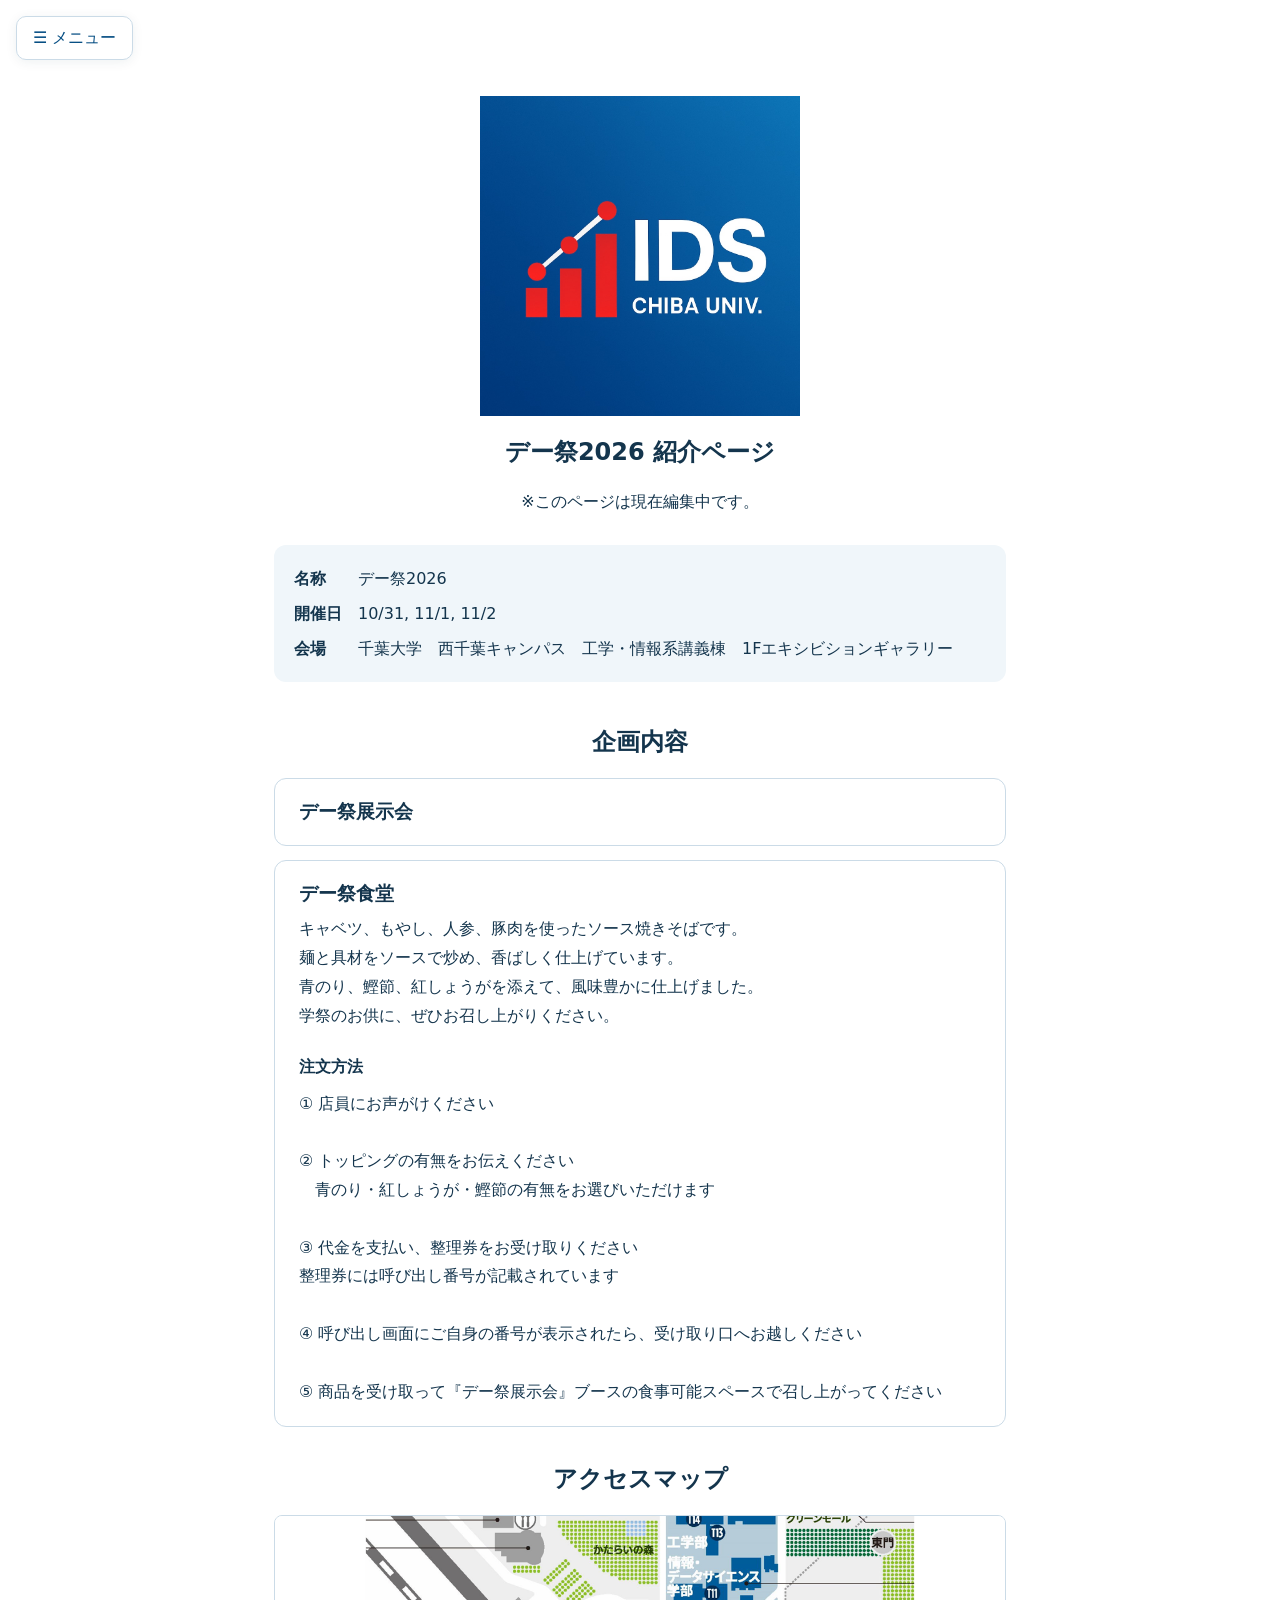
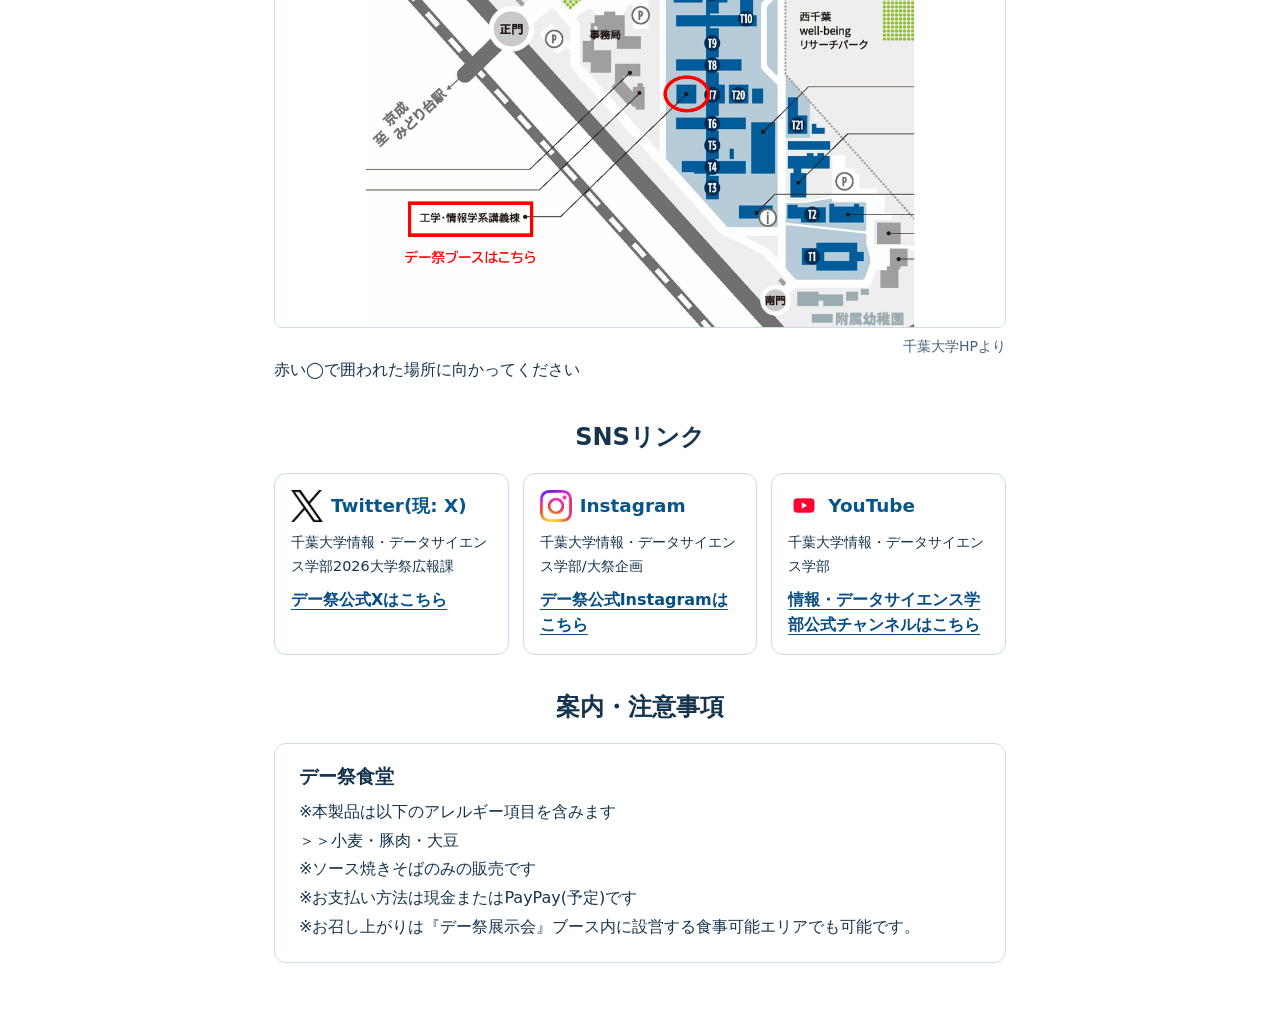
==== index.html @ 97eff983 "Publish food details and center map viewer across screen sizes" ====
<!DOCTYPE html>
<html lang="ja">
<head>
  <meta charset="UTF-8">
  <meta name="viewport" content="width=device-width, initial-scale=1.0">
  <title>デー祭2026 紹介ページ</title>
  <link rel="stylesheet" href="./styles/main.css?v=center1">
  <script defer src="./content/title.js?v=center1"></script>
  <script defer src="./content/tabs.js?v=center1"></script>
  <script defer src="./content/access.js?v=center1"></script>
  <script defer src="./content/links.js?v=center1"></script>
  <script defer src="./content/projects.js?v=center1"></script>
  <script defer src="./content/notices.js?v=center1"></script>
  <script defer src="./scripts/main.js?v=center1"></script>
</head>
<body>
  <main id="page">
    <noscript>このページを表示するには、ブラウザーのJavaScriptを有効にしてください。</noscript>
  </main>
</body>
</html>
---- styles/main.css ----
* { box-sizing: border-box; }
body { margin: 0; background: #fff; color: #14354d; font-family: system-ui, -apple-system, "Segoe UI", sans-serif; }
main { min-height: 100vh; min-height: 100svh; max-width: 780px; margin: auto; padding: 48px 24px; display: flex; flex-direction: column; align-items: center; gap: 36px; }
.page-header { width: 100%; display: grid; justify-items: center; gap: 20px; text-align: center; }
.logo { display: block; width: min(320px, 100%); height: auto; }
.section { width: 100%; scroll-margin-top: 24px; }
h1, h2 { margin: 0; font-size: 1.5rem; text-align: center; }
h2 { margin-bottom: 20px; }
h3, p { margin: 0; }
.card-list { display: grid; gap: 14px; }
.social-link, .card { display: grid; gap: 8px; padding: 20px 24px; border: 1px solid #cbdbe7; border-radius: 12px; color: inherit; text-decoration: none; overflow-wrap: anywhere; }
.social-link:hover, .sidebar-links a:hover { background: #f0f6fa; border-color: #07558e; }
a:focus-visible, button:focus-visible { outline: 3px solid #07558e; outline-offset: 4px; }
.platform { color: #07558e; font-size: 1.15rem; font-weight: 700; }
.account { font-size: .9rem; line-height: 1.7; }
.link-label { color: #064e83; font-weight: 600; line-height: 1.6; text-decoration: underline; text-underline-offset: 4px; }
.multiline { white-space: pre-line; line-height: 1.8; overflow-wrap: anywhere; }
.project-image { display: block; width: 100%; height: auto; }
dl { margin: 8px 0; display: grid; grid-template-columns: auto 1fr; gap: 8px 16px; line-height: 1.7; }
dt { font-weight: 600; }
dd { margin: 0; white-space: pre-line; }
.visually-hidden { position: absolute; width: 1px; height: 1px; padding: 0; margin: -1px; overflow: hidden; clip-path: inset(50%); white-space: nowrap; border: 0; }
@media (max-width: 480px) { main { padding: 32px 20px; gap: 28px; } .logo { width: min(240px, 100%); } .social-link, .card { padding: 18px; } dl { grid-template-columns: 1fr; gap: 4px; } dd { margin-bottom: 8px; } }

/* サイドバー：PC・スマートフォンとも左上のボタンで開閉 */
main.has-sidebar { padding-top: 96px; }
button { font: inherit; cursor: pointer; }
.menu-toggle { position: fixed; top: 16px; left: 16px; z-index: 10; min-height: 44px; padding: 10px 16px; border: 1px solid #cbdbe7; border-radius: 10px; background: #fff; color: #064e83; box-shadow: 0 2px 12px #14354d12; }
.sidebar { position: fixed; inset: 0 auto 0 0; margin: 0; width: min(320px, 88vw); max-width: none; height: 100%; height: 100dvh; max-height: none; padding: 24px 20px; border: 0; background: #fff; color: #14354d; overflow-y: auto; overscroll-behavior: contain; box-shadow: 8px 0 32px #0002; }
.sidebar::backdrop { background: #102c4566; }
.sidebar-header { display: flex; align-items: center; justify-content: space-between; gap: 12px; margin-bottom: 28px; }
.sidebar-header h2 { font-size: 1.25rem; margin: 0; }
.menu-close { min-height: 44px; padding: 8px 12px; color: #064e83; background: #f0f6fa; border: 1px solid #cbdbe7; border-radius: 8px; }
.sidebar-links { display: grid; gap: 12px; }
.sidebar-links a { display: block; padding: 14px 16px; border: 1px solid #cbdbe7; border-radius: 10px; color: #064e83; text-decoration: none; overflow-wrap: anywhere; }
body.sidebar-open { overflow: hidden; }

.event-details { width: 100%; padding: 20px; background: #f0f6fa; border-radius: 12px; text-align: left; overflow-wrap: anywhere; }
.access-map { margin: 0; }
.map-image { display: block; width: 100%; height: auto; border: 1px solid #cbdbe7; border-radius: 8px; }
.map-credit { margin-top: 10px; font-size: .875rem; color: #456176; text-align: right; }
.platform { display: flex; align-items: center; gap: 12px; }
.social-icon { width: 32px; height: 32px; object-fit: contain; flex: 0 0 32px; }

/* マップ全体を中央に置き、SNSは画面幅によらず3列で表示 */
.access-map { width: 100%; margin-inline: auto; }
.access-map > a { display: block; width: 100%; margin-inline: auto; }
.map-image { max-width: 100%; margin-inline: auto; object-fit: contain; }
.social-grid { grid-template-columns: repeat(3, minmax(0, 1fr)); }
.social-grid .social-link { min-width: 0; align-content: start; padding: 16px; }
.social-grid .platform { flex-wrap: wrap; gap: 8px; }
.subheading { margin: 18px 0 4px; font-size: 1rem; }
@media (max-width: 480px) {
  .social-grid { gap: 8px; }
  .social-grid .social-link { padding: 10px 8px; }
  .social-grid .platform { font-size: .85rem; }
  .social-grid .account, .social-grid .link-label { font-size: .75rem; }
}
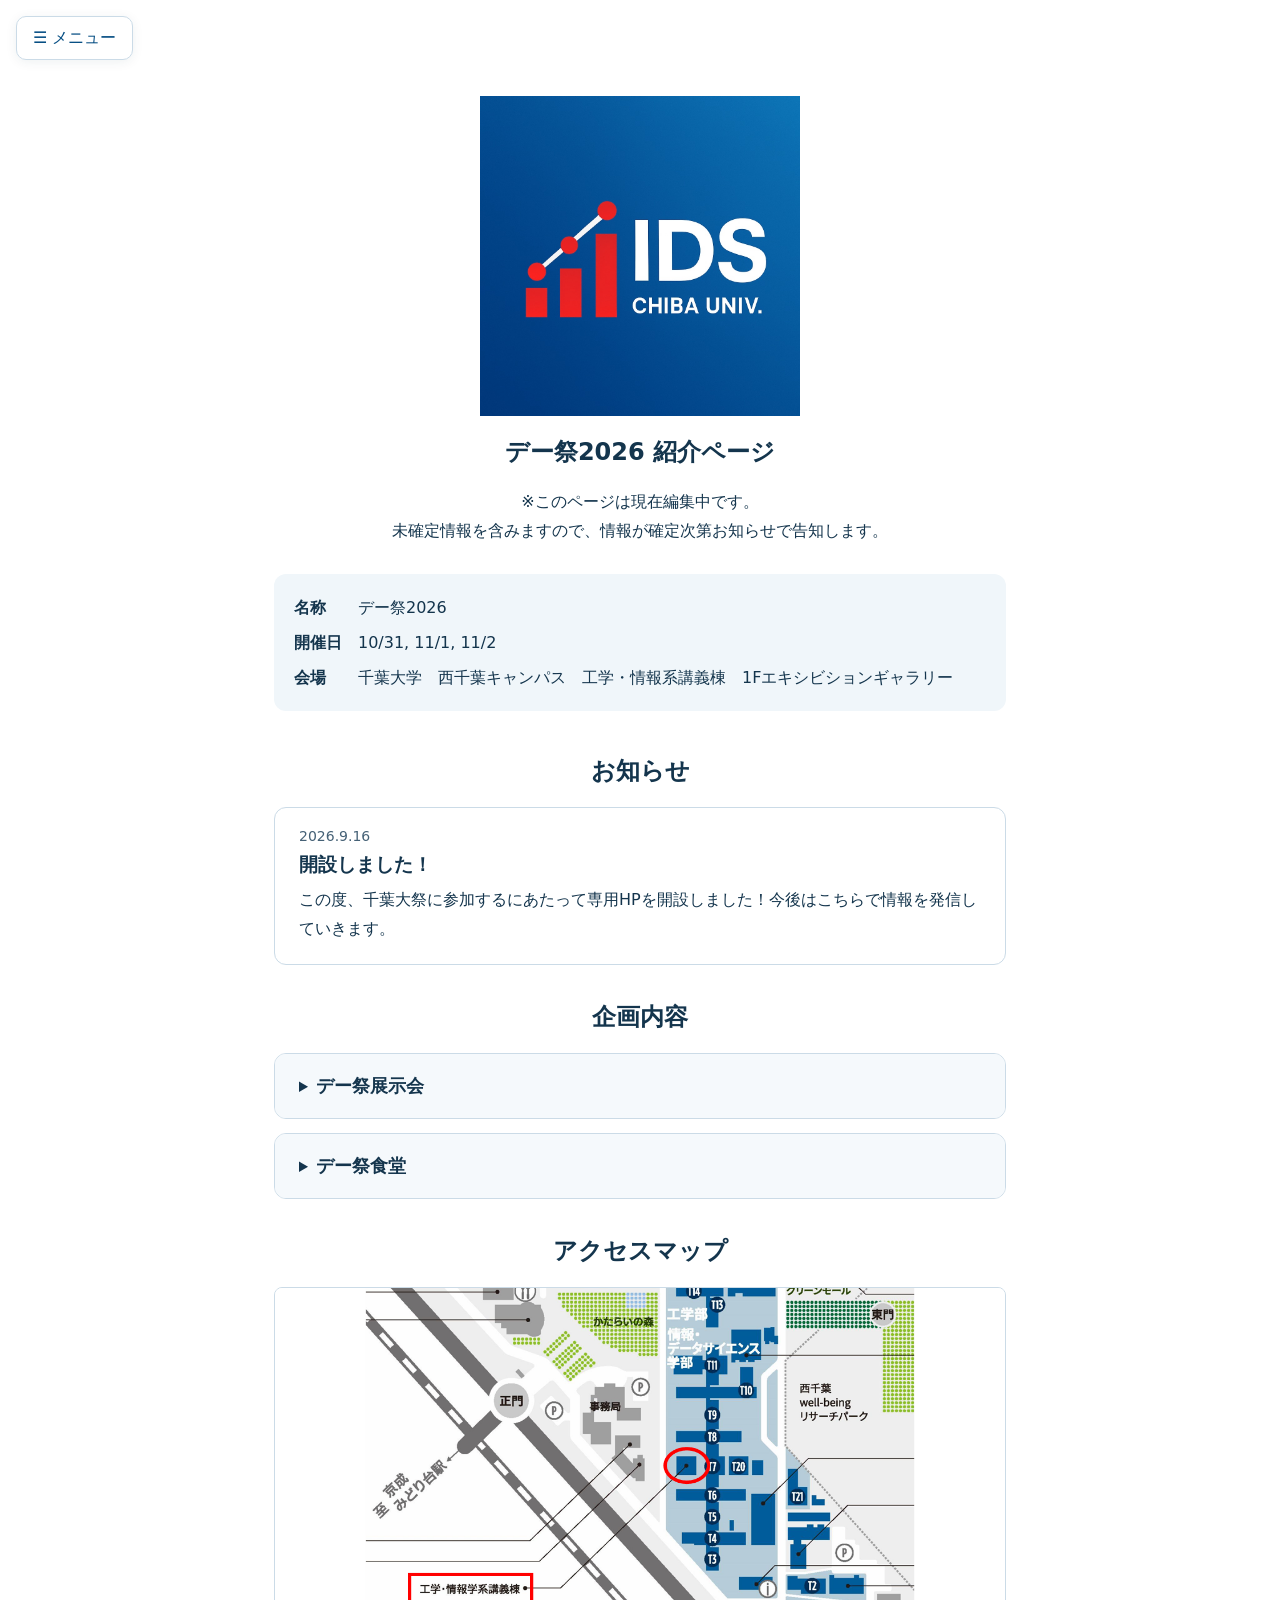
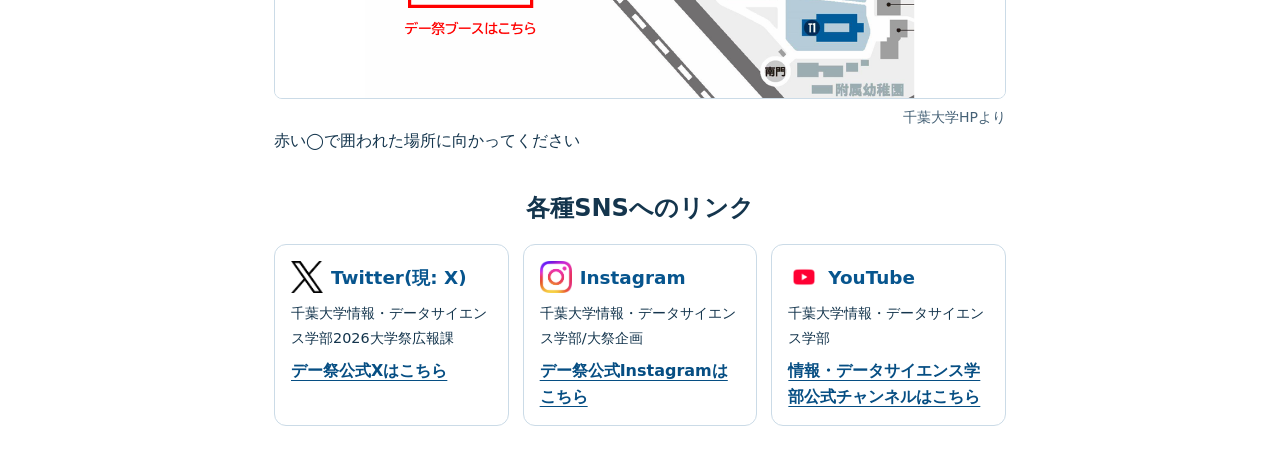
==== commit a902033e: "Add opening announcement and collapsible project details from publication notes" ====
--- a/index.html
+++ b/index.html
@@ -4,14 +4,15 @@
   <meta charset="UTF-8">
   <meta name="viewport" content="width=device-width, initial-scale=1.0">
   <title>デー祭2026 紹介ページ</title>
-  <link rel="stylesheet" href="./styles/main.css?v=center1">
-  <script defer src="./content/title.js?v=center1"></script>
-  <script defer src="./content/tabs.js?v=center1"></script>
-  <script defer src="./content/access.js?v=center1"></script>
-  <script defer src="./content/links.js?v=center1"></script>
-  <script defer src="./content/projects.js?v=center1"></script>
-  <script defer src="./content/notices.js?v=center1"></script>
-  <script defer src="./scripts/main.js?v=center1"></script>
+  <link rel="stylesheet" href="./styles/main.css?v=news1">
+  <script defer src="./content/title.js?v=news1"></script>
+  <script defer src="./content/tabs.js?v=news1"></script>
+  <script defer src="./content/access.js?v=news1"></script>
+  <script defer src="./content/links.js?v=news1"></script>
+  <script defer src="./content/news.js?v=news1"></script>
+  <script defer src="./content/projects.js?v=news1"></script>
+  <script defer src="./content/notices.js?v=news1"></script>
+  <script defer src="./scripts/main.js?v=news1"></script>
 </head>
 <body>
   <main id="page">
--- a/styles/main.css
+++ b/styles/main.css
@@ -56,3 +56,13 @@
   .social-grid .platform { font-size: .85rem; }
   .social-grid .account, .social-grid .link-label { font-size: .75rem; }
 }
+
+.news-date { color: #456176; font-size: .875rem; }
+.project-disclosure { border: 1px solid #cbdbe7; border-radius: 12px; overflow: hidden; }
+.project-disclosure summary { padding: 20px 24px; cursor: pointer; color: #14354d; background: #f5f9fc; }
+.project-disclosure summary h3 { display: inline; font-size: 1.1rem; }
+.project-disclosure summary:focus-visible { outline: 3px solid #07558e; outline-offset: -3px; }
+.project-disclosure[open] summary { border-bottom: 1px solid #cbdbe7; }
+.project-body { display: grid; gap: 12px; min-width: 0; }
+.project-disclosure .project-body { padding: 20px 24px; }
+@media (max-width: 480px) { .project-disclosure summary, .project-disclosure .project-body { padding: 18px; } }
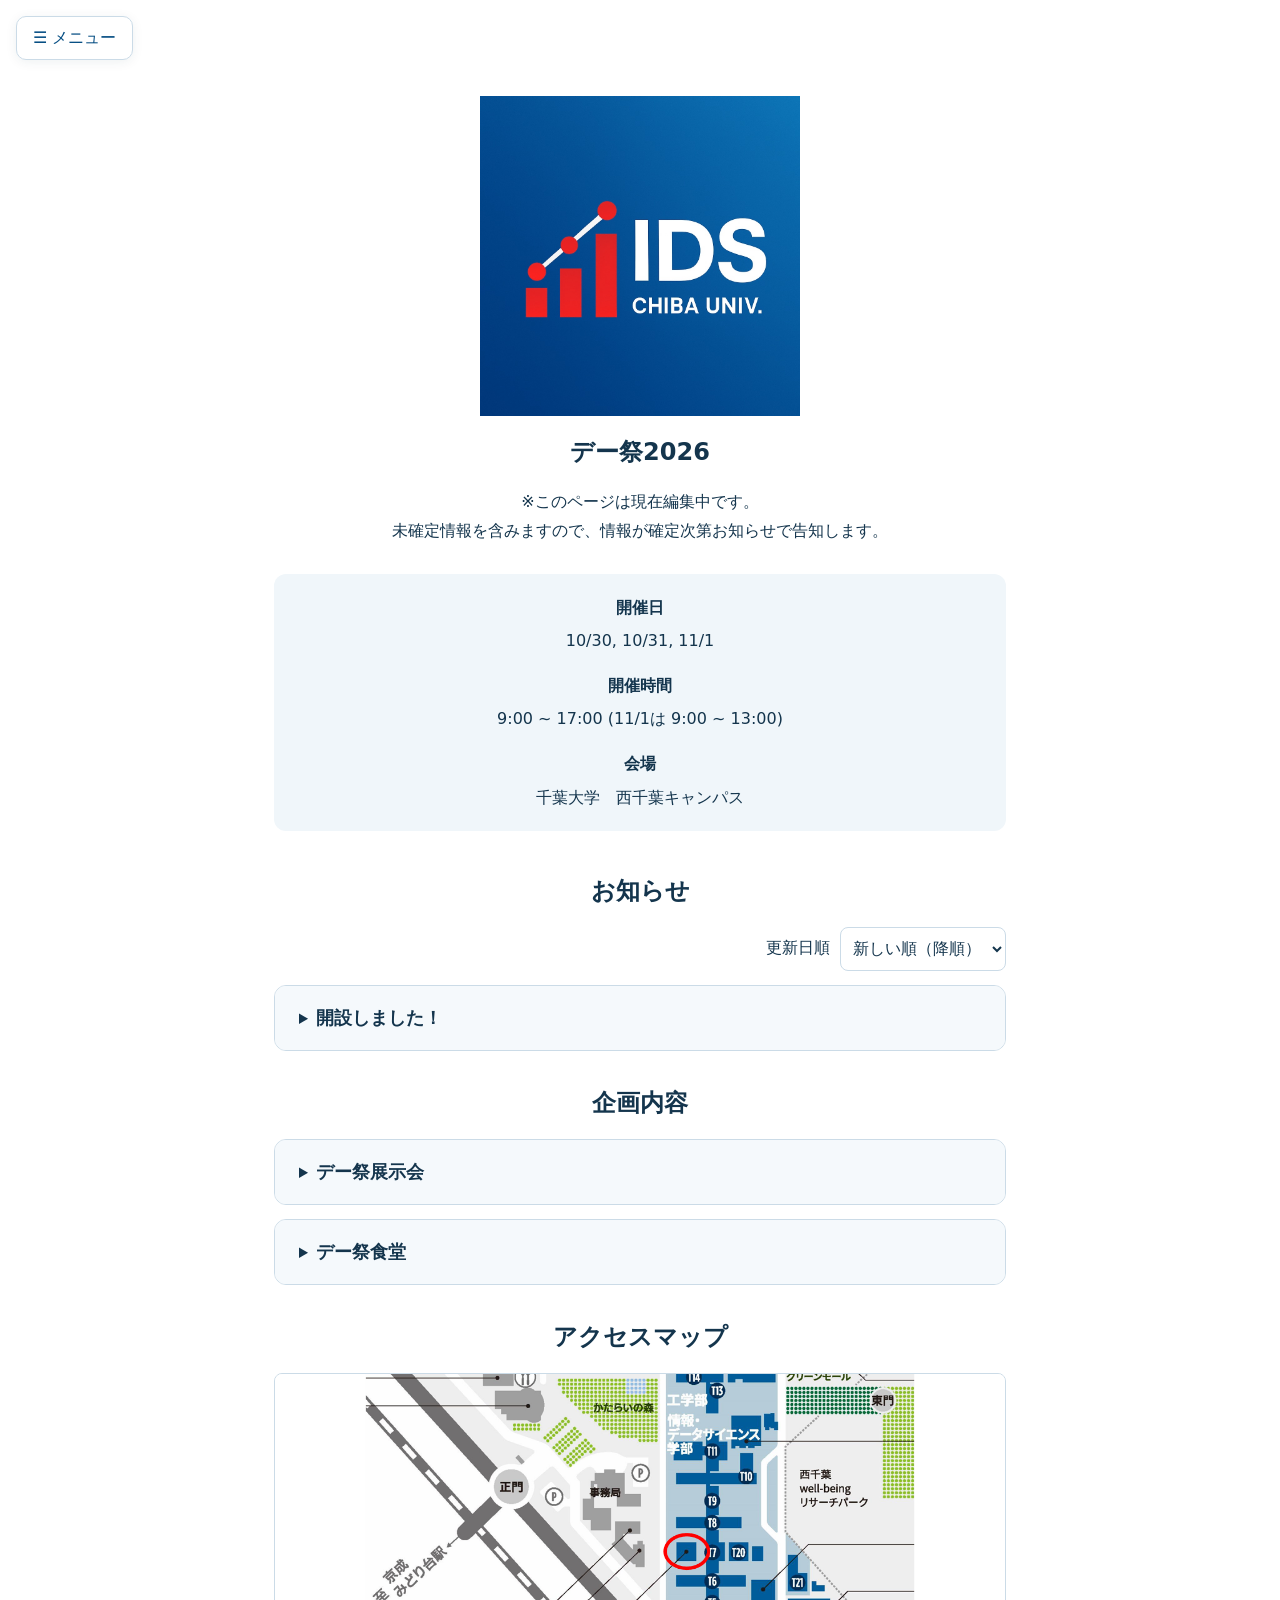
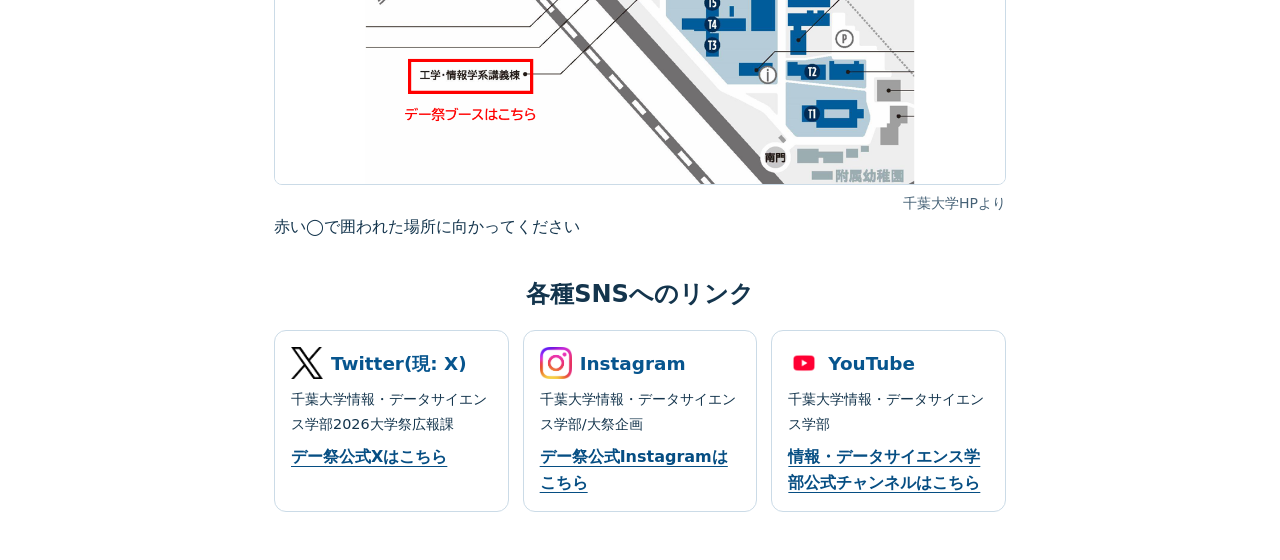
==== commit 9b1b2125: "Update festival schedule and exhibits; add sortable expandable news" ====
--- a/index.html
+++ b/index.html
@@ -3,16 +3,16 @@
 <head>
   <meta charset="UTF-8">
   <meta name="viewport" content="width=device-width, initial-scale=1.0">
-  <title>デー祭2026 紹介ページ</title>
-  <link rel="stylesheet" href="./styles/main.css?v=news1">
-  <script defer src="./content/title.js?v=news1"></script>
-  <script defer src="./content/tabs.js?v=news1"></script>
-  <script defer src="./content/access.js?v=news1"></script>
-  <script defer src="./content/links.js?v=news1"></script>
-  <script defer src="./content/news.js?v=news1"></script>
-  <script defer src="./content/projects.js?v=news1"></script>
-  <script defer src="./content/notices.js?v=news1"></script>
-  <script defer src="./scripts/main.js?v=news1"></script>
+  <title>デー祭2026</title>
+  <link rel="stylesheet" href="./styles/main.css?v=sep17a">
+  <script defer src="./content/title.js?v=sep17a"></script>
+  <script defer src="./content/tabs.js?v=sep17a"></script>
+  <script defer src="./content/access.js?v=sep17a"></script>
+  <script defer src="./content/links.js?v=sep17a"></script>
+  <script defer src="./content/news.js?v=sep17a"></script>
+  <script defer src="./content/projects.js?v=sep17a"></script>
+  <script defer src="./content/notices.js?v=sep17a"></script>
+  <script defer src="./scripts/main.js?v=sep17a"></script>
 </head>
 <body>
   <main id="page">
--- a/styles/main.css
+++ b/styles/main.css
@@ -66,3 +66,11 @@
 .project-body { display: grid; gap: 12px; min-width: 0; }
 .project-disclosure .project-body { padding: 20px 24px; }
 @media (max-width: 480px) { .project-disclosure summary, .project-disclosure .project-body { padding: 18px; } }
+
+.event-details { display: flex; flex-direction: column; align-items: center; text-align: center; gap: 6px; }
+.event-details dt:not(:first-child) { margin-top: 12px; }
+.event-details dd { width: 100%; margin: 0; }
+.news-controls { display: flex; align-items: center; justify-content: flex-end; gap: 10px; margin-bottom: 14px; flex-wrap: wrap; }
+.news-controls select { font: inherit; min-height: 44px; padding: 8px; background: white; color: #14354d; border: 1px solid #cbdbe7; border-radius: 8px; max-width: 100%; }
+.news-controls select:focus-visible { outline: 3px solid #07558e; outline-offset: 3px; }
+.exhibit-list { display: grid; gap: 12px; }
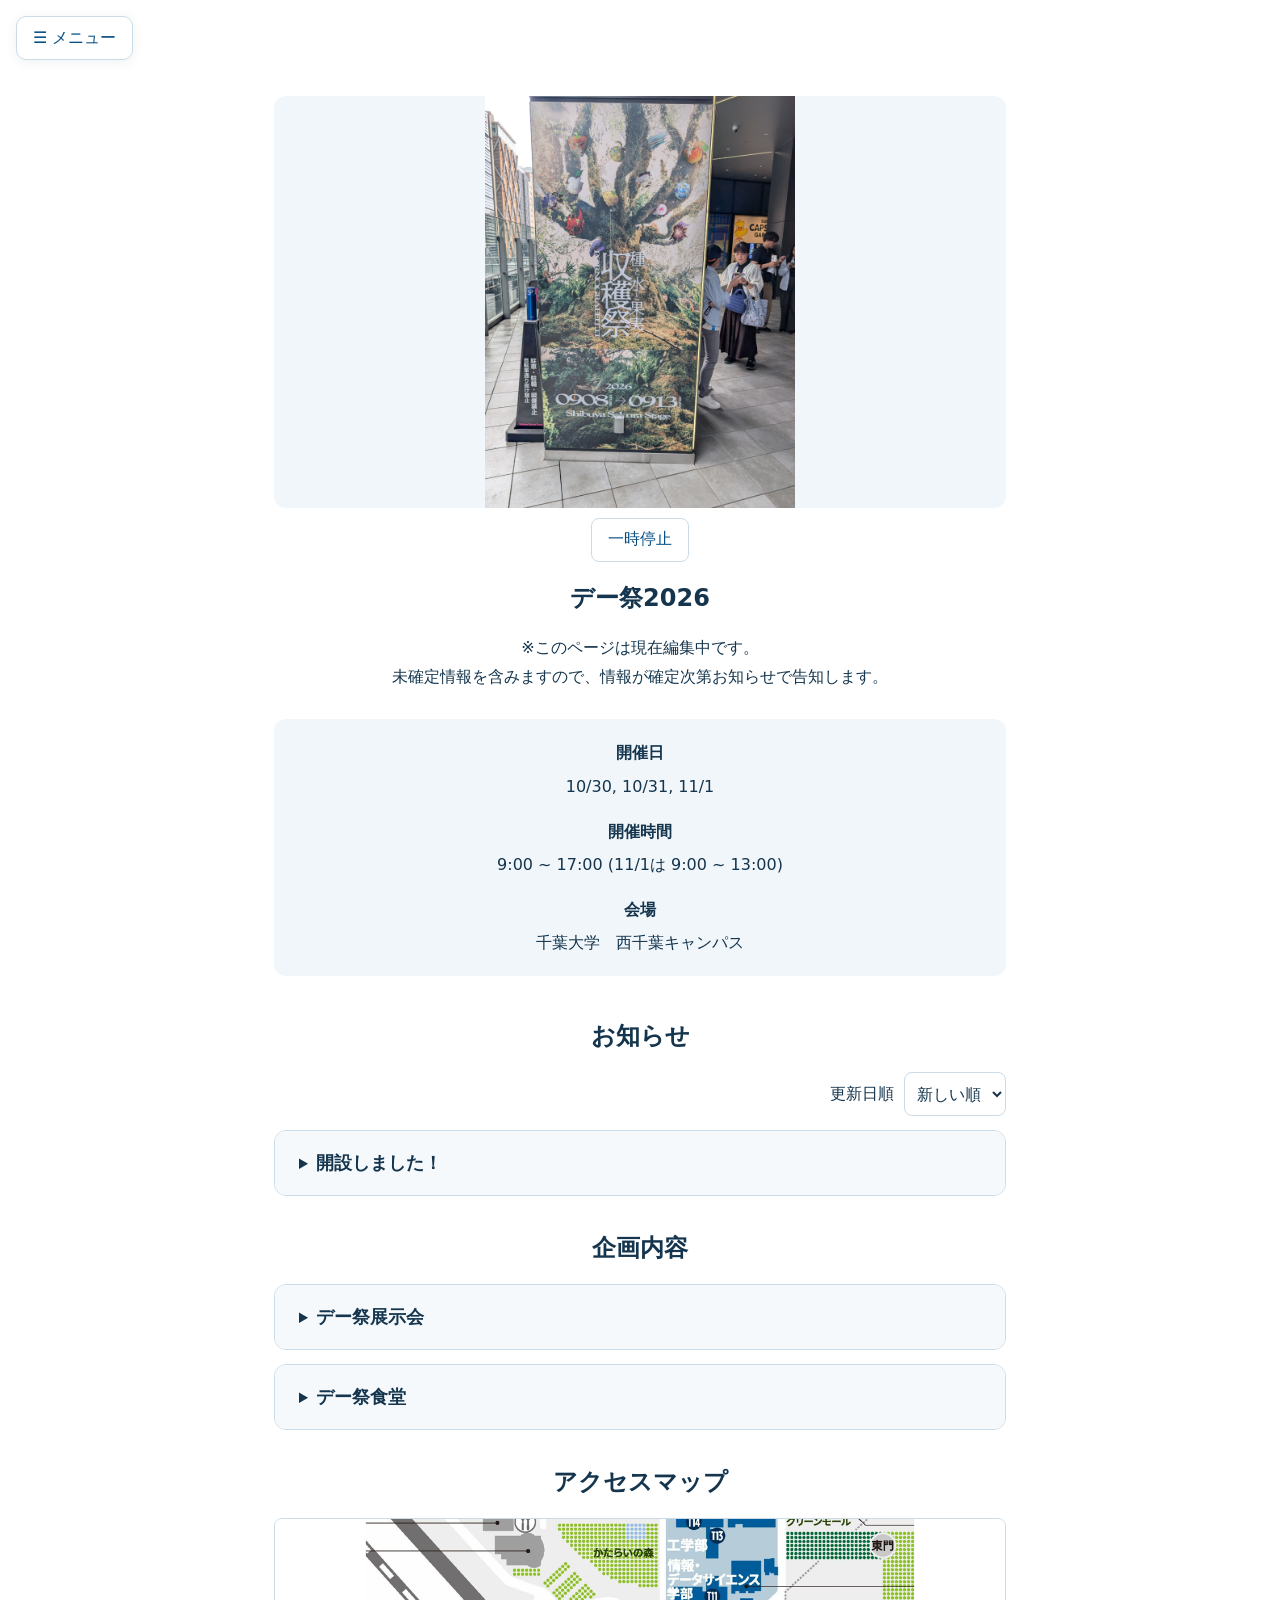
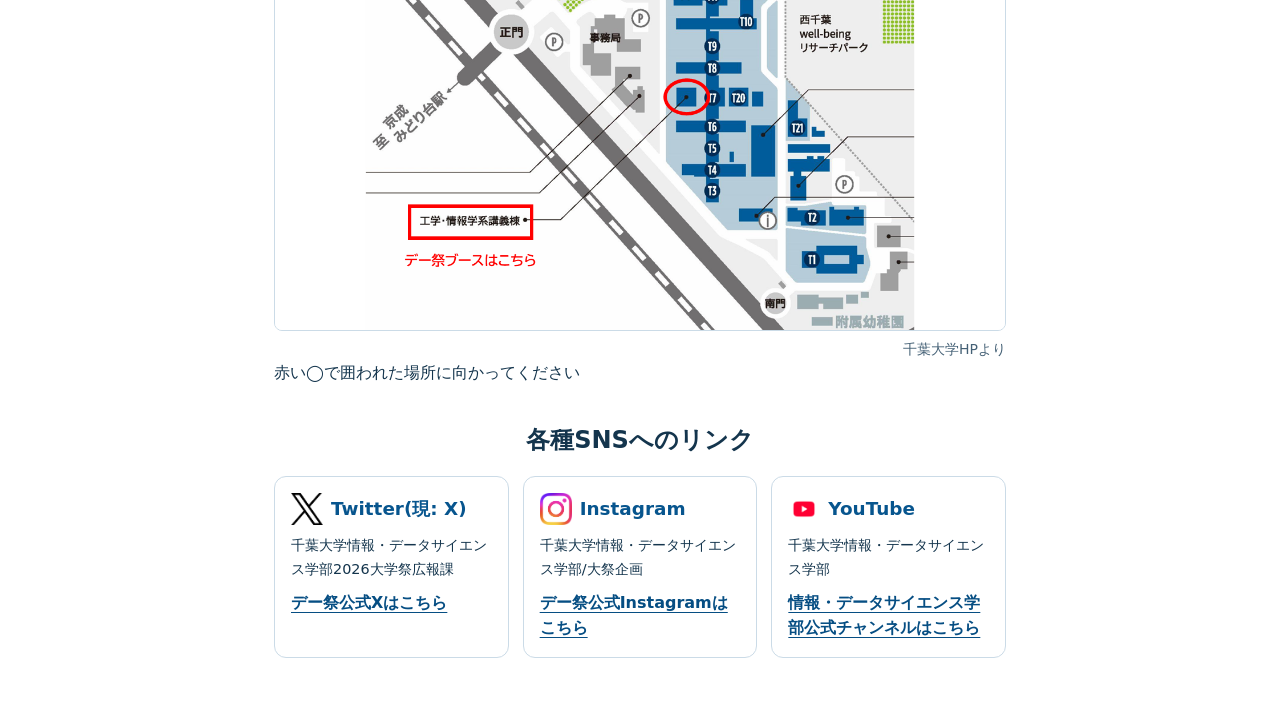
==== commit 72b4b146: "Reflect manuscript: add header photo slideshow and simplify news sort labels" ====
--- a/index.html
+++ b/index.html
@@ -4,15 +4,17 @@
   <meta charset="UTF-8">
   <meta name="viewport" content="width=device-width, initial-scale=1.0">
   <title>デー祭2026</title>
-  <link rel="stylesheet" href="./styles/main.css?v=sep17a">
-  <script defer src="./content/title.js?v=sep17a"></script>
-  <script defer src="./content/tabs.js?v=sep17a"></script>
-  <script defer src="./content/access.js?v=sep17a"></script>
-  <script defer src="./content/links.js?v=sep17a"></script>
-  <script defer src="./content/news.js?v=sep17a"></script>
-  <script defer src="./content/projects.js?v=sep17a"></script>
-  <script defer src="./content/notices.js?v=sep17a"></script>
-  <script defer src="./scripts/main.js?v=sep17a"></script>
+  <link rel="stylesheet" href="./styles/main.css?v=sep17b">
+  <script defer src="./content/title.js?v=sep17b"></script>
+  <script defer src="./content/tabs.js?v=sep17b"></script>
+  <script defer src="./content/access.js?v=sep17b"></script>
+  <script defer src="./content/links.js?v=sep17b"></script>
+  <script defer src="./content/news.js?v=sep17b"></script>
+  <script defer src="./content/projects.js?v=sep17b"></script>
+  <script defer src="./content/notices.js?v=sep17b"></script>
+  <script defer src="./content/slideshow.js?v=sep17b"></script>
+  <script defer src="./scripts/slideshow.js?v=sep17b"></script>
+  <script defer src="./scripts/main.js?v=sep17b"></script>
 </head>
 <body>
   <main id="page">
--- a/styles/main.css
+++ b/styles/main.css
@@ -74,3 +74,11 @@
 .news-controls select { font: inherit; min-height: 44px; padding: 8px; background: white; color: #14354d; border: 1px solid #cbdbe7; border-radius: 8px; max-width: 100%; }
 .news-controls select:focus-visible { outline: 3px solid #07558e; outline-offset: 3px; }
 .exhibit-list { display: grid; gap: 12px; }
+
+/* 写真全体が見える中央配置。縦横比が違う画像でもページが跳ねません。 */
+.slideshow { width: 100%; display: grid; justify-items: center; gap: 10px; }
+.slideshow-stage { width: 100%; aspect-ratio: 16 / 9; position: relative; overflow: hidden; background: #f0f6fa; border-radius: 12px; }
+.slideshow-image { position: absolute; inset: 0; width: 100%; height: 100%; object-fit: contain; opacity: 0; transition: opacity var(--slide-transition, 1000ms) linear; }
+.slideshow-image.is-active { opacity: 1; }
+.slideshow-toggle { min-height: 44px; padding: 8px 16px; border: 1px solid #cbdbe7; border-radius: 8px; background: #fff; color: #064e83; }
+@media (prefers-reduced-motion: reduce) { .slideshow-image { transition: none; } }
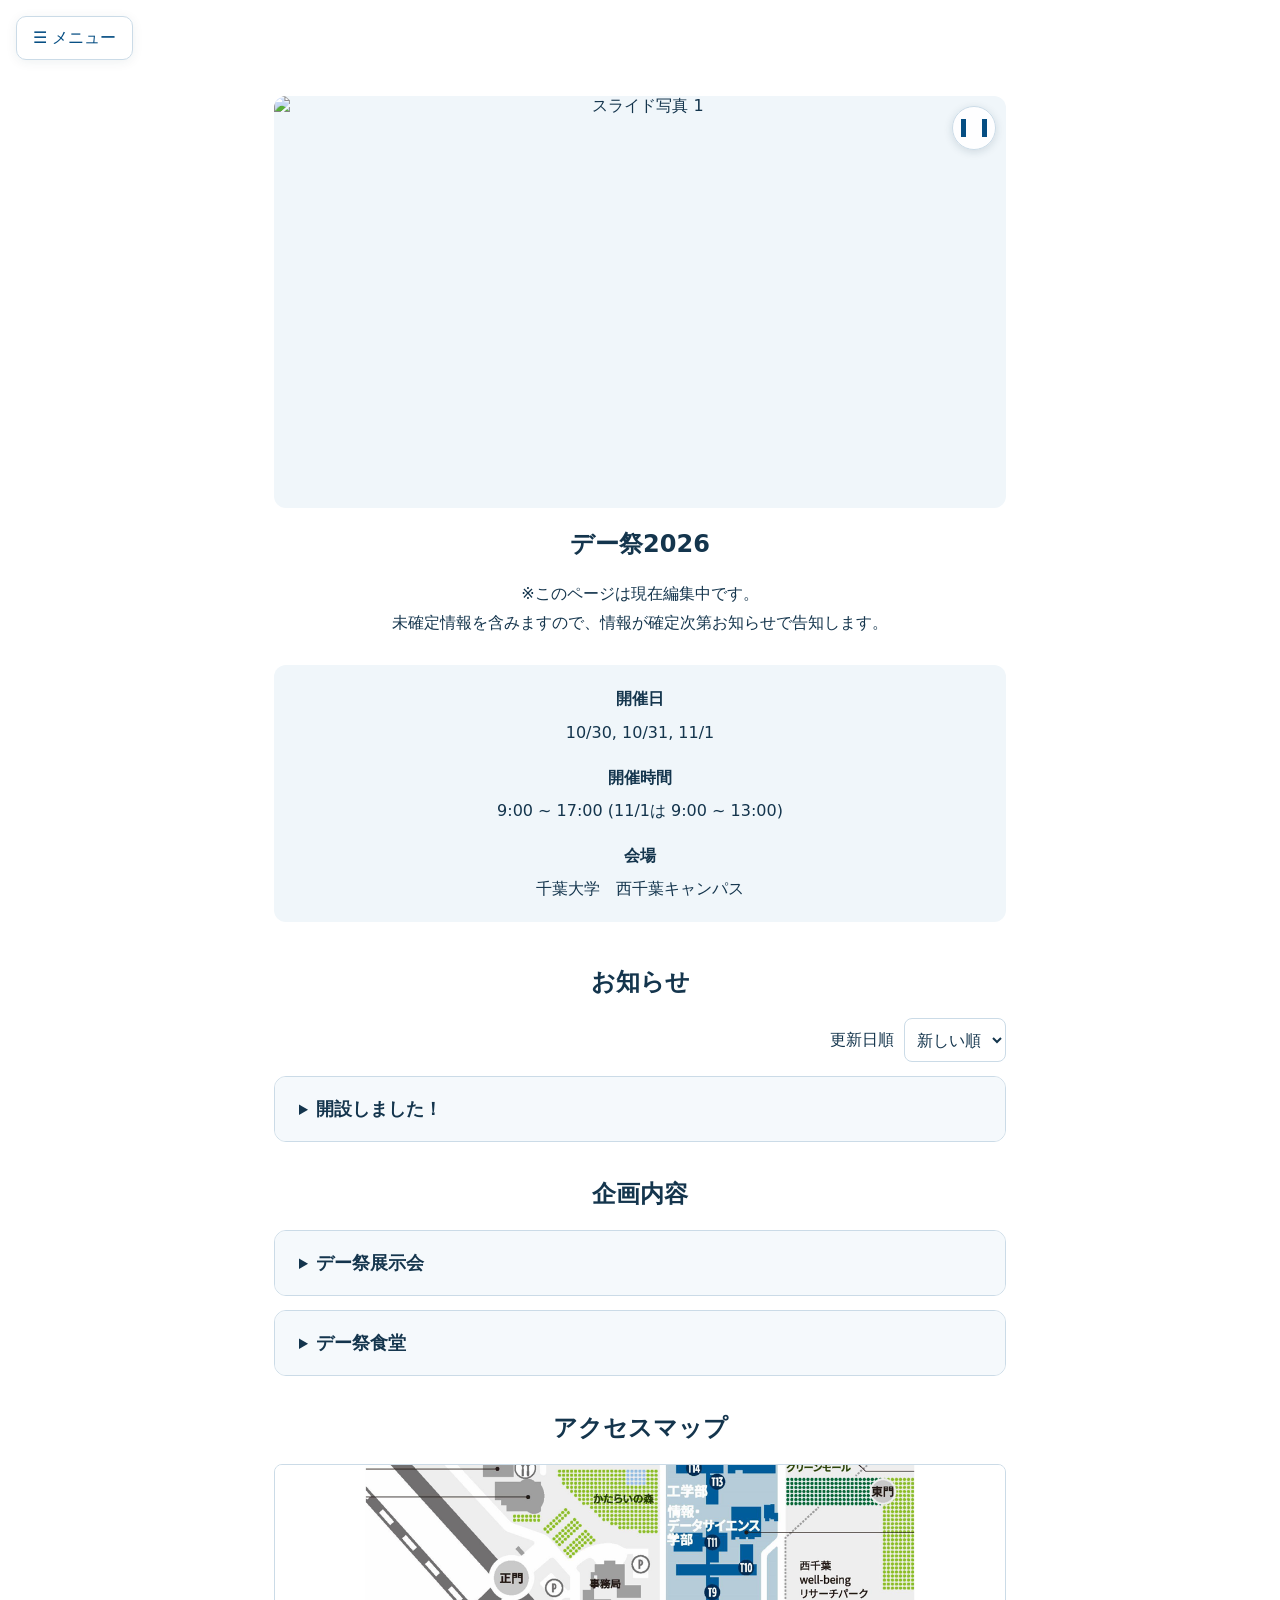
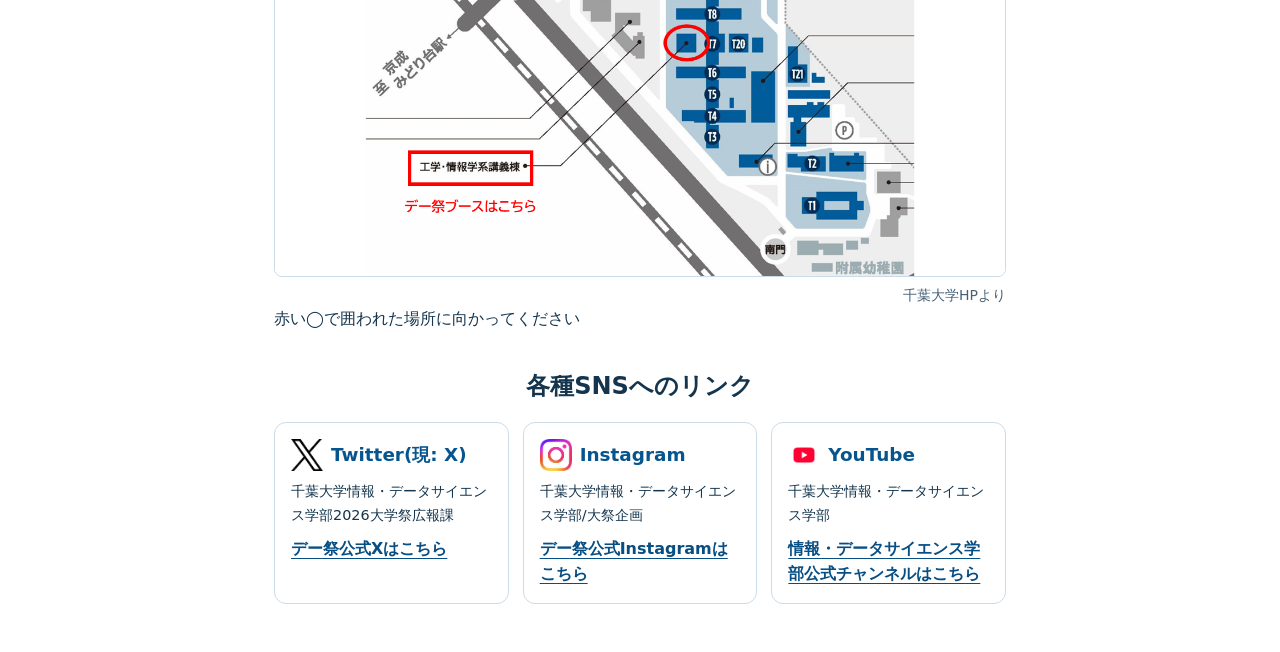
==== commit eb00751c: "Move slideshow pause/play icon inside top-right corner" ====
--- a/index.html
+++ b/index.html
@@ -4,17 +4,17 @@
   <meta charset="UTF-8">
   <meta name="viewport" content="width=device-width, initial-scale=1.0">
   <title>デー祭2026</title>
-  <link rel="stylesheet" href="./styles/main.css?v=sep17b">
-  <script defer src="./content/title.js?v=sep17b"></script>
-  <script defer src="./content/tabs.js?v=sep17b"></script>
-  <script defer src="./content/access.js?v=sep17b"></script>
-  <script defer src="./content/links.js?v=sep17b"></script>
-  <script defer src="./content/news.js?v=sep17b"></script>
-  <script defer src="./content/projects.js?v=sep17b"></script>
-  <script defer src="./content/notices.js?v=sep17b"></script>
-  <script defer src="./content/slideshow.js?v=sep17b"></script>
-  <script defer src="./scripts/slideshow.js?v=sep17b"></script>
-  <script defer src="./scripts/main.js?v=sep17b"></script>
+  <link rel="stylesheet" href="./styles/main.css?v=sep17c">
+  <script defer src="./content/title.js?v=sep17c"></script>
+  <script defer src="./content/tabs.js?v=sep17c"></script>
+  <script defer src="./content/access.js?v=sep17c"></script>
+  <script defer src="./content/links.js?v=sep17c"></script>
+  <script defer src="./content/news.js?v=sep17c"></script>
+  <script defer src="./content/projects.js?v=sep17c"></script>
+  <script defer src="./content/notices.js?v=sep17c"></script>
+  <script defer src="./content/slideshow.js?v=sep17c"></script>
+  <script defer src="./scripts/slideshow.js?v=sep17c"></script>
+  <script defer src="./scripts/main.js?v=sep17c"></script>
 </head>
 <body>
   <main id="page">
--- a/styles/main.css
+++ b/styles/main.css
@@ -80,5 +80,9 @@
 .slideshow-stage { width: 100%; aspect-ratio: 16 / 9; position: relative; overflow: hidden; background: #f0f6fa; border-radius: 12px; }
 .slideshow-image { position: absolute; inset: 0; width: 100%; height: 100%; object-fit: contain; opacity: 0; transition: opacity var(--slide-transition, 1000ms) linear; }
 .slideshow-image.is-active { opacity: 1; }
-.slideshow-toggle { min-height: 44px; padding: 8px 16px; border: 1px solid #cbdbe7; border-radius: 8px; background: #fff; color: #064e83; }
+.slideshow-toggle { position: absolute; top: 10px; right: 10px; z-index: 2; width: 44px; height: 44px; display: grid; place-items: center; padding: 0; border: 1px solid #cbdbe7; border-radius: 50%; background: #fffffff2; color: #064e83; box-shadow: 0 2px 8px #14354d26; }
+.slideshow-toggle::before { content: ""; width: 16px; height: 18px; border-left: 5px solid currentColor; border-right: 5px solid currentColor; }
+.slideshow-toggle[data-paused="true"]::before { width: 0; height: 0; margin-left: 4px; border-top: 10px solid transparent; border-bottom: 10px solid transparent; border-left: 16px solid currentColor; border-right: 0; }
+.slideshow-toggle:hover { background: #fff; }
+.slideshow-toggle:focus-visible { outline-offset: 2px; }
 @media (prefers-reduced-motion: reduce) { .slideshow-image { transition: none; } }
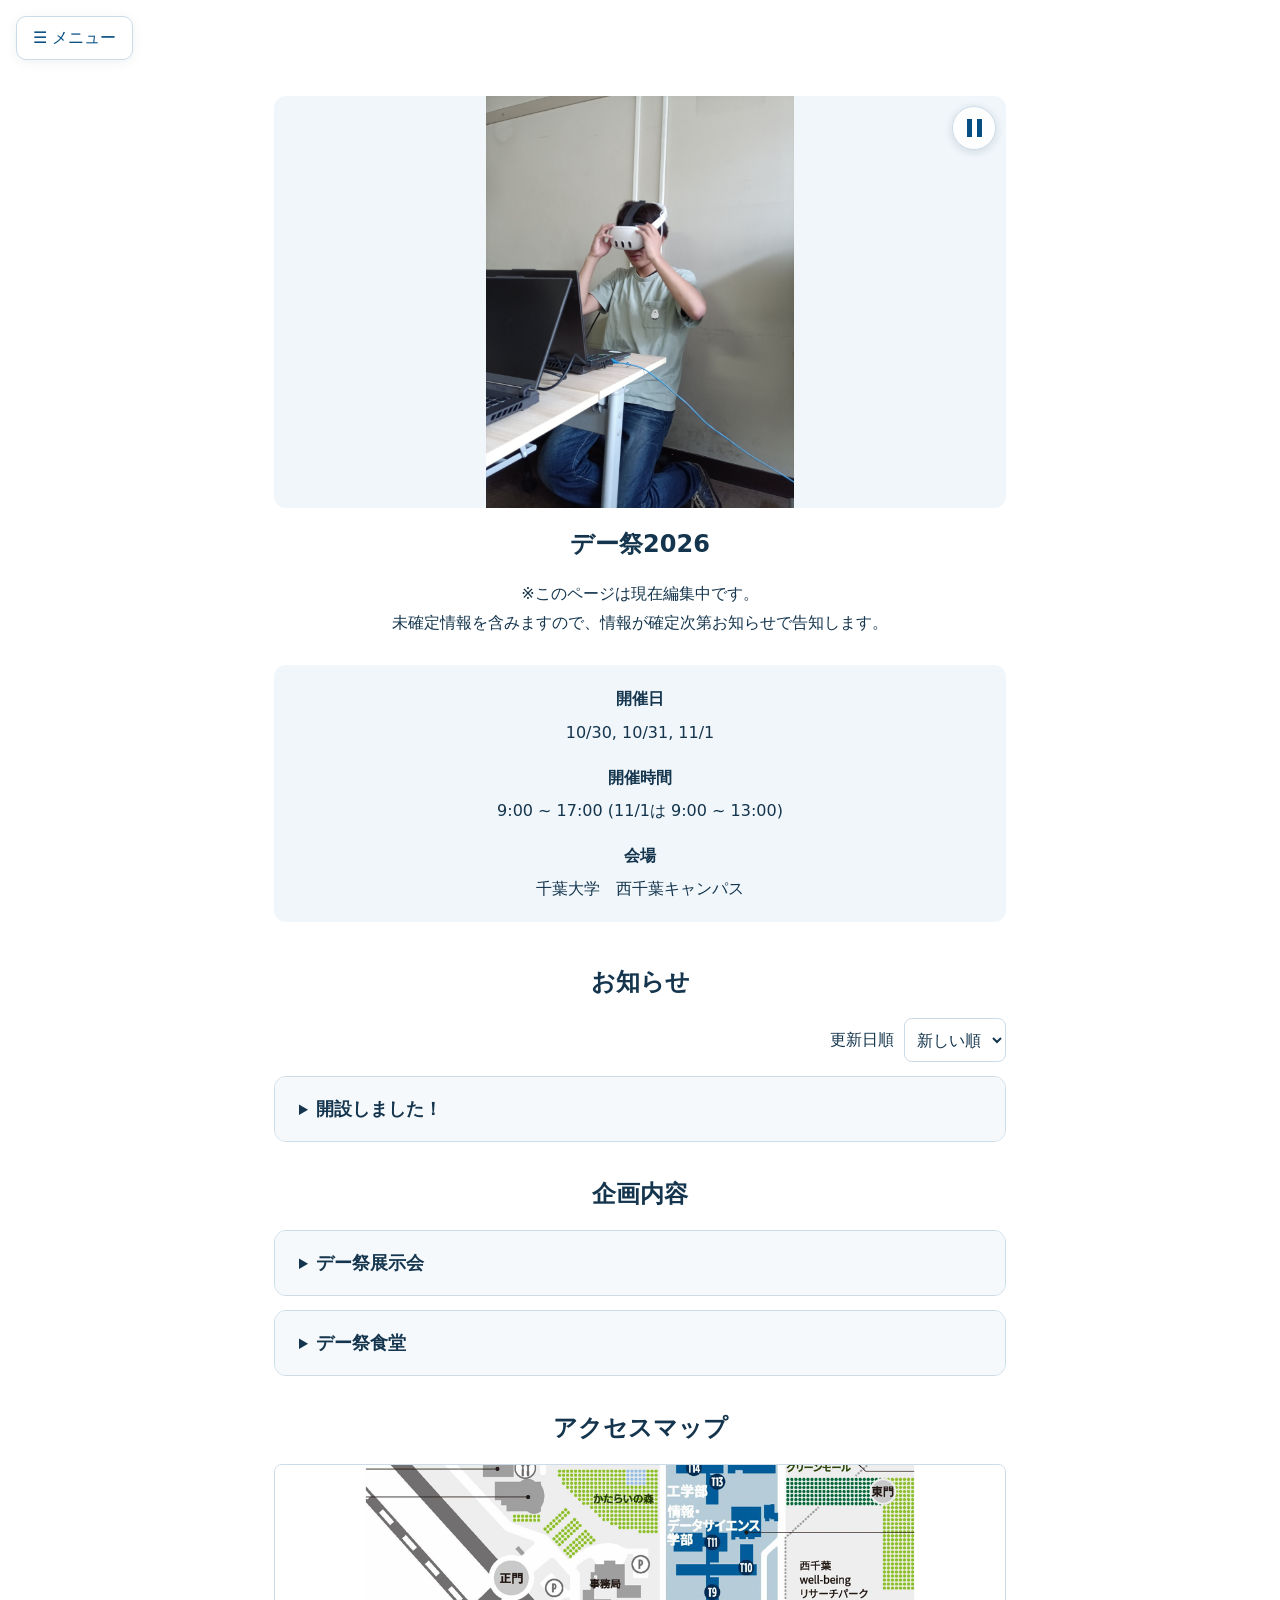
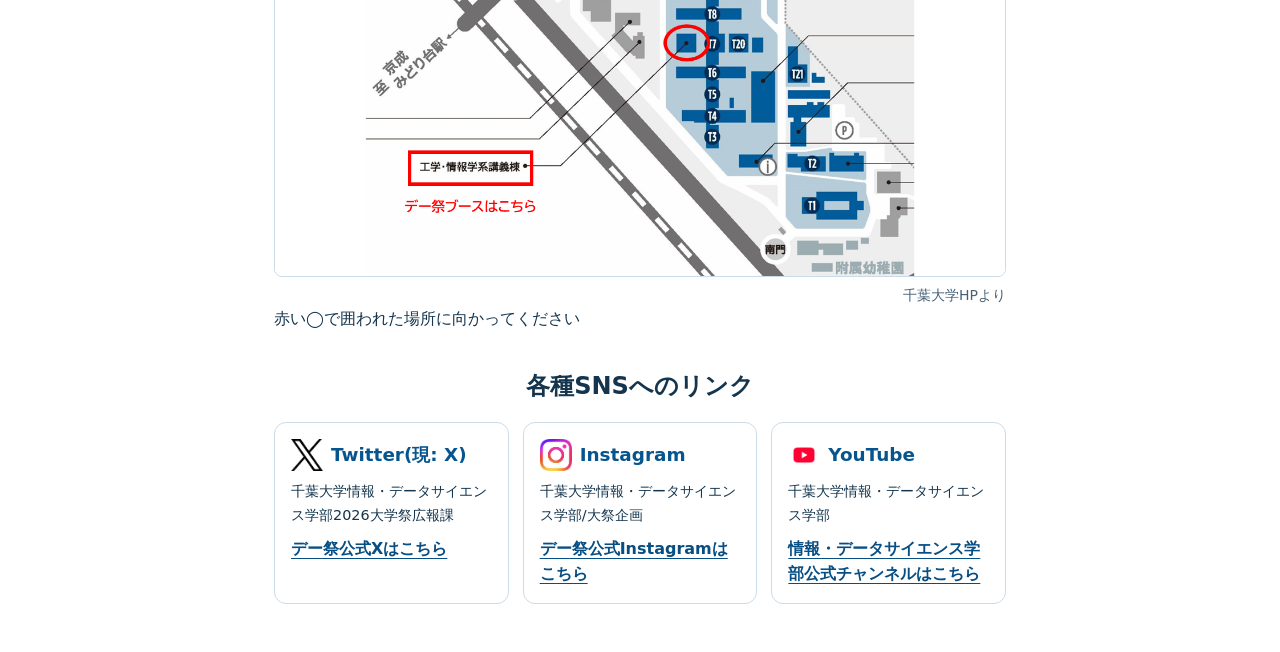
==== commit c99f59d9: "スライドショー更新を即時反映" ====
--- a/index.html
+++ b/index.html
@@ -4,7 +4,7 @@
   <meta charset="UTF-8">
   <meta name="viewport" content="width=device-width, initial-scale=1.0">
   <title>デー祭2026</title>
-  <link rel="stylesheet" href="./styles/main.css?v=sep17c">
+  <link rel="stylesheet" href="./styles/main.css?v=sep17e">
   <script defer src="./content/title.js?v=sep17c"></script>
   <script defer src="./content/tabs.js?v=sep17c"></script>
   <script defer src="./content/access.js?v=sep17c"></script>
@@ -12,8 +12,8 @@
   <script defer src="./content/news.js?v=sep17c"></script>
   <script defer src="./content/projects.js?v=sep17c"></script>
   <script defer src="./content/notices.js?v=sep17c"></script>
-  <script defer src="./content/slideshow.js?v=sep17c"></script>
-  <script defer src="./scripts/slideshow.js?v=sep17c"></script>
+  <script defer src="./content/slideshow.js?v=sep17e"></script>
+  <script defer src="./scripts/slideshow.js?v=sep17e"></script>
   <script defer src="./scripts/main.js?v=sep17c"></script>
 </head>
 <body>
--- a/styles/main.css
+++ b/styles/main.css
@@ -81,7 +81,7 @@
 .slideshow-image { position: absolute; inset: 0; width: 100%; height: 100%; object-fit: contain; opacity: 0; transition: opacity var(--slide-transition, 1000ms) linear; }
 .slideshow-image.is-active { opacity: 1; }
 .slideshow-toggle { position: absolute; top: 10px; right: 10px; z-index: 2; width: 44px; height: 44px; display: grid; place-items: center; padding: 0; border: 1px solid #cbdbe7; border-radius: 50%; background: #fffffff2; color: #064e83; box-shadow: 0 2px 8px #14354d26; }
-.slideshow-toggle::before { content: ""; width: 16px; height: 18px; border-left: 5px solid currentColor; border-right: 5px solid currentColor; }
+.slideshow-toggle::before { content: ""; width: 5px; height: 18px; border-left: 5px solid currentColor; border-right: 5px solid currentColor; }
 .slideshow-toggle[data-paused="true"]::before { width: 0; height: 0; margin-left: 4px; border-top: 10px solid transparent; border-bottom: 10px solid transparent; border-left: 16px solid currentColor; border-right: 0; }
 .slideshow-toggle:hover { background: #fff; }
 .slideshow-toggle:focus-visible { outline-offset: 2px; }
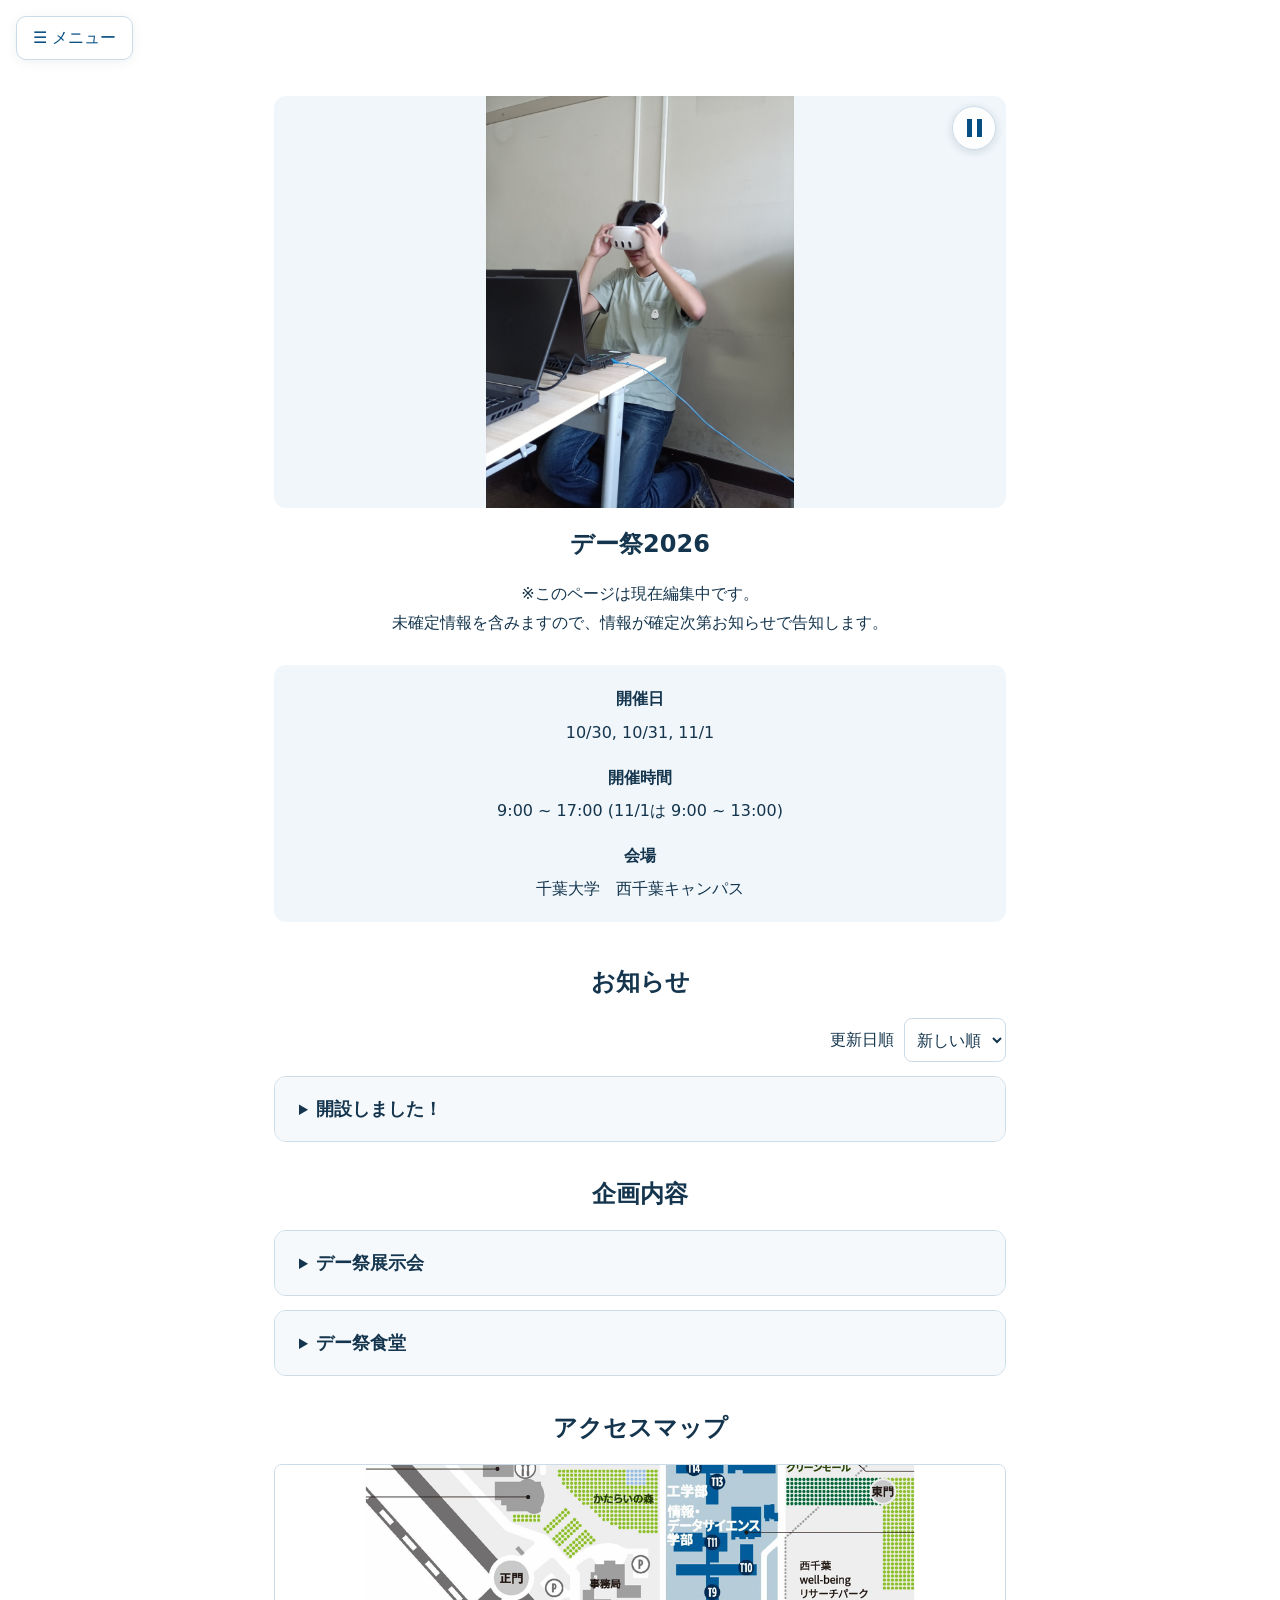
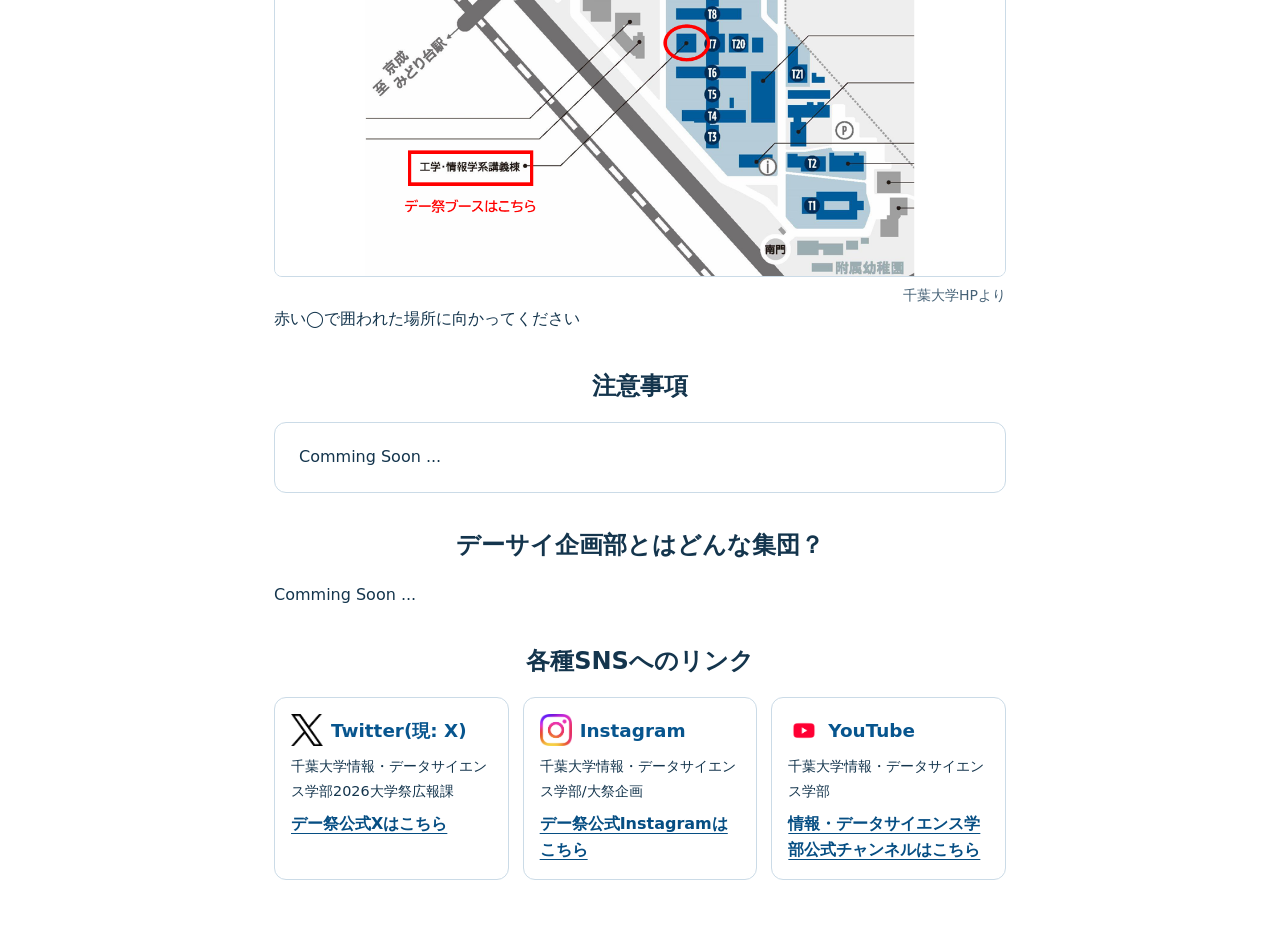
==== commit eecf717f: "掲載情報の更新を公開ページへ反映" ====
--- a/index.html
+++ b/index.html
@@ -6,15 +6,16 @@
   <title>デー祭2026</title>
   <link rel="stylesheet" href="./styles/main.css?v=sep17e">
   <script defer src="./content/title.js?v=sep17c"></script>
-  <script defer src="./content/tabs.js?v=sep17c"></script>
+  <script defer src="./content/tabs.js?v=sep18b"></script>
   <script defer src="./content/access.js?v=sep17c"></script>
   <script defer src="./content/links.js?v=sep17c"></script>
   <script defer src="./content/news.js?v=sep17c"></script>
   <script defer src="./content/projects.js?v=sep17c"></script>
-  <script defer src="./content/notices.js?v=sep17c"></script>
-  <script defer src="./content/slideshow.js?v=sep17e"></script>
+  <script defer src="./content/notices.js?v=sep18b"></script>
+  <script defer src="./content/about.js?v=sep18b"></script>
+  <script defer src="./content/slideshow.js?v=sep18a"></script>
   <script defer src="./scripts/slideshow.js?v=sep17e"></script>
-  <script defer src="./scripts/main.js?v=sep17c"></script>
+  <script defer src="./scripts/main.js?v=sep18b"></script>
 </head>
 <body>
   <main id="page">
@@ -22,3 +23,4 @@
   </main>
 </body>
 </html>
+
